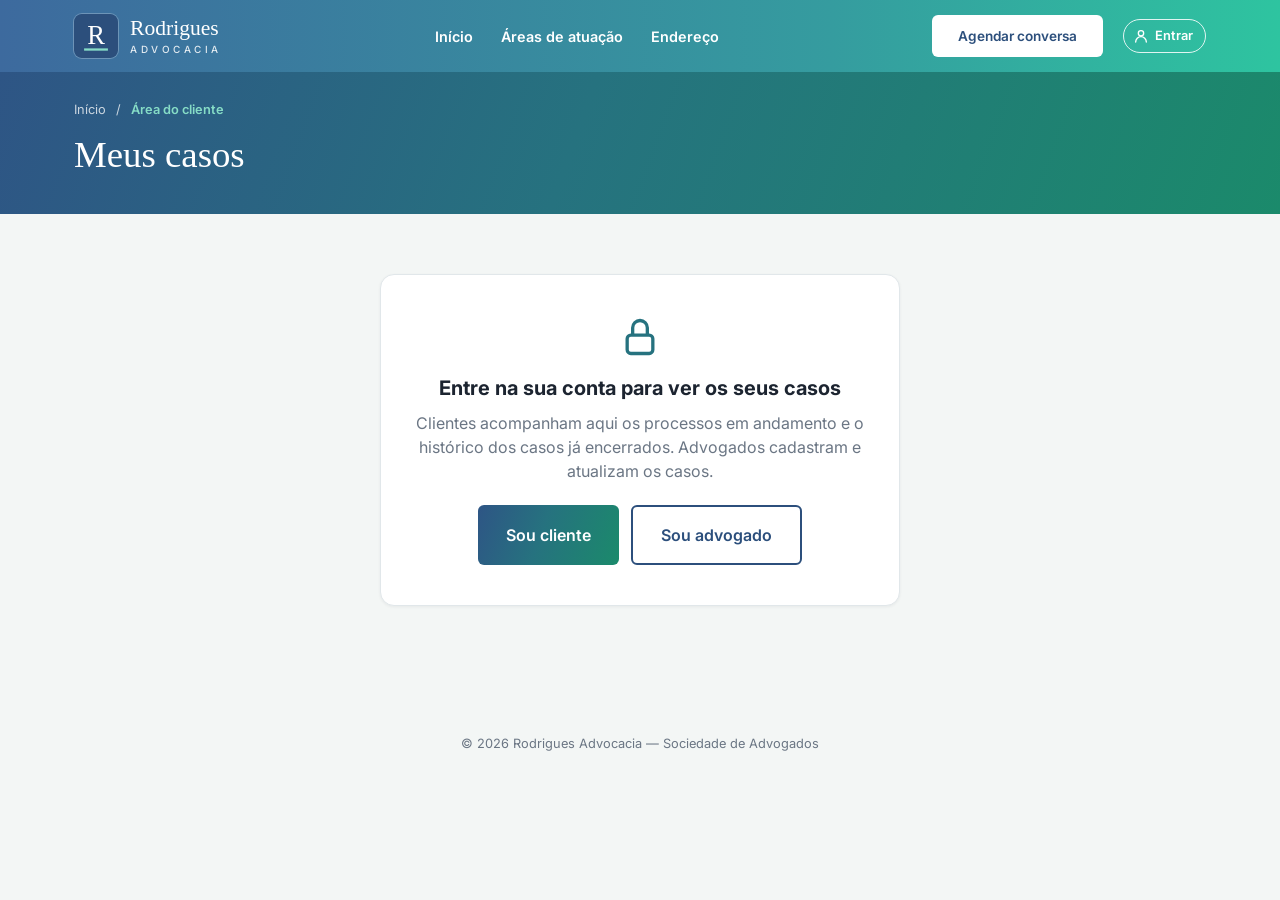
==== area-do-cliente.html @ c250f0be "Add files via upload" ====
<!DOCTYPE html>
<html lang="pt-BR">
<head>
  <meta charset="UTF-8">
  <meta name="viewport" content="width=device-width, initial-scale=1.0">
  <title>Área restrita | Rodrigues Advocacia</title>
  <meta name="description" content="Área restrita da Rodrigues Advocacia para clientes e advogados.">
  <meta name="robots" content="noindex">

  <link rel="preconnect" href="https://fonts.googleapis.com">
  <link rel="preconnect" href="https://fonts.gstatic.com" crossorigin>
  <link href="https://fonts.googleapis.com/css2?family=Inter:wght@400;500;600;700;800&display=swap" rel="stylesheet">

  <link rel="icon" type="image/svg+xml" href="logo-icone.svg">
  <link rel="stylesheet" href="style.css?v=5">
</head>
<body>

  <header class="header" id="header">
    <div class="container header__inner">
      <a href="index.html" class="brand" aria-label="Rodrigues Advocacia - página inicial">
        <svg class="brand__logo" viewBox="0 0 48 48" aria-hidden="true">
          <rect width="48" height="48" rx="8" fill="#2c4f7c"/>
          <text x="24" y="33" text-anchor="middle" font-family="Georgia, 'Times New Roman', serif" font-size="29" fill="#ffffff">R</text>
          <rect x="11" y="37.5" width="26" height="2.5" fill="#86dcc6"/>
        </svg>
        <span class="brand__text">
          <strong>Rodrigues</strong>
          <small>Advocacia</small>
        </span>
      </a>

      <nav class="nav" id="nav" aria-label="Menu principal">
        <ul class="nav__list">
          <li><a href="index.html" class="nav__link">Início</a></li>
          <li><a href="index.html#areas" class="nav__link">Áreas de atuação</a></li>
          <li><a href="endereco.html" class="nav__link">Endereço</a></li>
        </ul>
        <a href="contato.html" class="btn btn--light nav__cta">Agendar conversa</a>
      </nav>

      <div class="header__actions">
        <a href="contato.html" class="btn btn--light header__cta">Agendar conversa</a>
        <button type="button" class="login-btn" id="loginBtn" aria-haspopup="dialog" title="Área do cliente">
          <svg viewBox="0 0 24 24" aria-hidden="true"><circle cx="12" cy="8" r="4"/><path d="M4 21c0-4.4 3.6-8 8-8s8 3.6 8 8"/></svg>
          <span class="login-btn__label">Entrar</span>
        </button>
        <button class="menu-toggle" id="menuToggle" aria-label="Abrir menu" aria-expanded="false" aria-controls="nav">
          <span></span><span></span><span></span>
        </button>
      </div>
    </div>
  </header>

  <main>
    <section class="page-hero">
      <div class="container">
        <nav class="breadcrumb" aria-label="Você está em">
          <a href="index.html">Início</a> <span aria-hidden="true">/</span>
          <span aria-current="page" id="portalCrumb">Área do cliente</span>
        </nav>
        <h1 class="page-hero__title" id="portalTitle">Meus casos</h1>
      </div>
    </section>

    <section class="cases">
      <div class="container">

        <!-- Aparece quando a pessoa não está logada -->
        <div class="cases__locked" id="casesLocked" hidden>
          <svg viewBox="0 0 24 24" aria-hidden="true"><rect x="5" y="11" width="14" height="10" rx="2"/><path d="M8 11V7a4 4 0 0 1 8 0v4"/></svg>
          <h2>Entre na sua conta para ver os seus casos</h2>
          <p>Clientes acompanham aqui os processos em andamento e o histórico dos casos já encerrados. Advogados cadastram e atualizam os casos.</p>
          <div class="cases__locked-actions">
            <button type="button" class="btn btn--primary btn--lg" data-open-login="cliente">Sou cliente</button>
            <button type="button" class="btn btn--ghost btn--lg" data-open-login="advogado">Sou advogado</button>
          </div>
        </div>

        <!-- Aparece quando a pessoa está logada -->
        <div id="casesArea" hidden>
          <div class="cases__top">
            <div>
              <h2 class="cases__hello">Olá, <span id="casesName"></span> <span class="cases__role" id="casesRole"></span></h2>
              <p class="cases__summary" id="casesSummary"></p>
            </div>
            <button type="button" class="btn btn--primary" id="newCaseBtn" hidden>+ Novo caso</button>
          </div>

          <div class="cases__toolbar">
            <div class="cases__filters" role="tablist" aria-label="Filtrar casos">
              <button type="button" class="is-active" data-filter="todos">Todos</button>
              <button type="button" data-filter="andamento">Em andamento</button>
              <button type="button" data-filter="encerrado">Encerrados</button>
            </div>
            <input type="search" class="cases__search" id="casesSearch" placeholder="Buscar por cliente, título ou nº do processo" hidden>
          </div>

          <p class="cases__demo" id="casesDemo" hidden>
            <strong>Modo de teste.</strong> Os casos ficam salvos só neste navegador. Depois que o Supabase for configurado
            (veja o arquivo LEIA-ME-LOGIN.txt), cada cliente verá os casos reais cadastrados pelo escritório.
          </p>

          <ul class="case-list" id="caseList"></ul>
          <p class="cases__empty" id="casesEmpty" hidden>Nenhum caso encontrado.</p>
        </div>

      </div>
    </section>
  </main>

  <footer class="footer">
    <div class="container">
      <p>&copy; <span id="year"></span> Rodrigues Advocacia — Sociedade de Advogados</p>
    </div>
  </footer>

  <script src="script.js?v=5"></script>
</body>
</html>
---- style.css ----
/* =========================================================
   Rodrigues Advocacia — estilos
   ========================================================= */

:root {
  /* Cores */
  --blue-900: #2c4f7c;
  --blue-700: #3a6fa5;
  --teal-600: #26727f;
  --teal-500: #2ec4a0;
  --green-700: #1b8a6b;
  --mint-300: #86dcc6;

  --bg: #f3f6f5;
  --surface: #ffffff;
  --text: #1c2430;
  --muted: #6b7684;
  --border: #e1e7ea;

  /* Gradientes */
  --grad-header: linear-gradient(90deg, #3d6a9e 0%, #359c9f 65%, #2ec4a0 100%);
  --grad-hero: linear-gradient(110deg, #2e5585 0%, #26727f 45%, #1b8a6b 100%);

  /* Layout */
  --container: 1180px;
  --radius: 8px;
  --shadow-sm: 0 1px 3px rgba(28, 36, 48, .06);
  --shadow-md: 0 10px 30px rgba(28, 36, 48, .12);
  --header-h: 72px;
}

/* ---------- Reset ---------- */
*, *::before, *::after { box-sizing: border-box; margin: 0; padding: 0; }
html { scroll-behavior: smooth; scroll-padding-top: var(--header-h); }
body {
  font-family: "Inter", system-ui, -apple-system, "Segoe UI", Roboto, sans-serif;
  background: var(--bg);
  color: var(--text);
  line-height: 1.5;
  -webkit-font-smoothing: antialiased;
}
a { color: inherit; text-decoration: none; }
ul { list-style: none; }
img, svg { display: block; }
button { font: inherit; cursor: pointer; border: 0; background: none; color: inherit; }
[hidden] { display: none !important; }

.container {
  width: 100%;
  max-width: var(--container);
  margin: 0 auto;
  padding: 0 24px;
}

/* ---------- Botões ---------- */
.btn {
  display: inline-flex;
  align-items: center;
  justify-content: center;
  padding: 11px 26px;
  border-radius: 6px;
  font-size: .85rem;
  font-weight: 600;
  transition: transform .2s, box-shadow .2s, background .2s;
  white-space: nowrap;
}
.btn--light { background: #fff; color: var(--blue-900); }
.btn--light:hover { transform: translateY(-2px); box-shadow: 0 6px 18px rgba(0,0,0,.18); }

/* =========================================================
   CABEÇALHO
   ========================================================= */
.header {
  position: sticky;
  top: 0;
  z-index: 100;
  background: var(--grad-header);
  color: #fff;
  transition: box-shadow .3s;
}
.header.is-scrolled { box-shadow: 0 4px 20px rgba(0,0,0,.18); }

.header__inner {
  height: var(--header-h);
  display: flex;
  align-items: center;
  justify-content: space-between;
  gap: 24px;
}

.brand { display: flex; align-items: center; gap: 12px; }
.brand__logo {
  width: 44px; height: 44px;
  flex-shrink: 0;
  border-radius: 8px;
  box-shadow: 0 0 0 1px rgba(255,255,255,.25);
}
.brand__text { display: flex; flex-direction: column; line-height: 1.1; }
.brand__text strong {
  font-family: Georgia, "Times New Roman", serif;
  font-size: 1.35rem;
  font-weight: 400;
}
.brand__text small {
  font-size: .62rem;
  font-weight: 500;
  letter-spacing: 3.5px;
  text-transform: uppercase;
  opacity: .85;
  margin-top: 3px;
}

.nav__list { display: flex; gap: 28px; }
.nav__link {
  position: relative;
  font-size: .9rem;
  font-weight: 600;
  padding: 6px 0;
}
.nav__link::after {
  content: "";
  position: absolute;
  left: 0; bottom: 0;
  width: 100%; height: 2px;
  background: #fff;
  transform: scaleX(0);
  transform-origin: left;
  transition: transform .25s;
}
.nav__link:hover::after,
.nav__link.is-active::after { transform: scaleX(1); }
.nav__cta { display: none; }

.header__actions { display: flex; align-items: center; gap: 20px; }

.icon-btn {
  width: 38px; height: 38px;
  border-radius: 50%;
  border: 2px solid rgba(255,255,255,.9);
  display: grid; place-items: center;
  transition: background .2s;
}
.icon-btn:hover { background: rgba(255,255,255,.15); }
.icon-btn svg {
  width: 18px; height: 18px;
  fill: none; stroke: #fff; stroke-width: 2; stroke-linecap: round;
}

/* Hambúrguer (mobile) */
.menu-toggle {
  display: none;
  width: 40px; height: 40px;
  flex-direction: column;
  align-items: center;
  justify-content: center;
  gap: 5px;
}
.menu-toggle span {
  width: 22px; height: 2px;
  background: #fff;
  border-radius: 2px;
  transition: transform .3s, opacity .3s;
}
.menu-toggle.is-open span:nth-child(1) { transform: translateY(7px) rotate(45deg); }
.menu-toggle.is-open span:nth-child(2) { opacity: 0; }
.menu-toggle.is-open span:nth-child(3) { transform: translateY(-7px) rotate(-45deg); }

/* =========================================================
   HERO
   ========================================================= */
.hero {
  background: var(--grad-hero);
  color: #fff;
  padding: 56px 0 64px;
}
.hero__inner {
  display: grid;
  grid-template-columns: 1.1fr 1fr;
  gap: 48px;
  align-items: center;
}

.eyebrow {
  font-size: .72rem;
  font-weight: 700;
  letter-spacing: .6px;
  text-transform: uppercase;
  color: var(--mint-300);
  margin-bottom: 14px;
}
.eyebrow span { margin: 0 6px; opacity: .7; }

.hero__title {
  font-size: clamp(1.6rem, 2.6vw, 2.1rem);
  font-weight: 700;
  line-height: 1.3;
  max-width: 520px;
  margin-bottom: 28px;
}

.hero__quote {
  font-style: italic;
  font-size: .95rem;
  line-height: 1.6;
  max-width: 460px;
  color: rgba(255,255,255,.85);
}

.hero__stats {
  justify-self: end;
  width: 100%;
  max-width: 520px;
  padding: 12px 32px;
  border-radius: 12px;
  background: rgba(255,255,255,.08);
  border: 1px solid rgba(255,255,255,.18);
  backdrop-filter: blur(6px);
  -webkit-backdrop-filter: blur(6px);
}
.hero__stat {
  display: flex;
  align-items: center;
  gap: 24px;
  padding: 16px 0;
}
.hero__stat + .hero__stat { border-top: 1px solid rgba(255,255,255,.18); }
.hero__stat strong {
  min-width: 56px;
  font-size: 1.3rem;
  font-weight: 700;
}
.hero__stat span { font-size: .78rem; color: rgba(255,255,255,.8); }

/* Texto só para leitores de tela / Google */
.sr-only {
  position: absolute;
  width: 1px; height: 1px;
  overflow: hidden;
  clip: rect(0 0 0 0);
  white-space: nowrap;
}

/* =========================================================
   CARROSSEL
   ========================================================= */
.carousel {
  position: relative;
  width: 100%;
  aspect-ratio: 16 / 10;
  min-height: 280px;
  border-radius: 12px;
  overflow: hidden;
  background: rgba(0,0,0,.2);
  box-shadow: 0 20px 40px rgba(0,0,0,.25);
}
.carousel__track { position: absolute; inset: 0; }

.carousel__slide {
  position: absolute;
  inset: 0;
  opacity: 0;
  visibility: hidden;
  transition: opacity .8s ease, visibility .8s;
}
.carousel__slide.is-active { opacity: 1; visibility: visible; }

.carousel__slide img {
  width: 100%; height: 100%;
  object-fit: cover;
  transform: scale(1.06);
  transition: transform 6s ease-out;
}
.carousel__slide.is-active img { transform: scale(1); }

/* Escurece a parte de baixo para o texto aparecer */
.carousel__slide::after {
  content: "";
  position: absolute;
  inset: 0;
  background: linear-gradient(180deg, rgba(20,40,60,0) 35%, rgba(20,40,60,.85) 100%);
}

.carousel__caption {
  position: absolute;
  left: 32px; right: 32px; bottom: 44px;
  z-index: 1;
}
.carousel__caption .eyebrow { display: block; margin-bottom: 8px; }
.carousel__caption strong {
  display: block;
  max-width: 460px;
  font-size: clamp(1.25rem, 2.2vw, 1.7rem);
  font-weight: 700;
  line-height: 1.25;
}

.carousel__arrow {
  position: absolute;
  top: 50%;
  z-index: 2;
  width: 42px; height: 42px;
  margin-top: -21px;
  display: grid; place-items: center;
  border-radius: 50%;
  background: rgba(255,255,255,.18);
  border: 1px solid rgba(255,255,255,.35);
  backdrop-filter: blur(4px);
  -webkit-backdrop-filter: blur(4px);
  opacity: 0;
  transition: opacity .25s, background .2s;
}
.carousel__arrow--prev { left: 16px; }
.carousel__arrow--next { right: 16px; }
.carousel:hover .carousel__arrow,
.carousel__arrow:focus-visible { opacity: 1; }
.carousel__arrow:hover { background: rgba(255,255,255,.32); }
.carousel__arrow svg {
  width: 20px; height: 20px;
  fill: none; stroke: #fff; stroke-width: 2.5;
  stroke-linecap: round; stroke-linejoin: round;
}

.carousel__dots {
  position: absolute;
  left: 32px; bottom: 20px;
  z-index: 2;
  display: flex;
  gap: 8px;
}
.carousel__dot {
  width: 10px; height: 10px;
  border-radius: 999px;
  background: rgba(255,255,255,.45);
  transition: width .3s, background .3s;
}
.carousel__dot.is-active { width: 28px; background: var(--mint-300); }

/* No celular as setas ficam sempre visíveis */
@media (hover: none) {
  .carousel__arrow { opacity: 1; }
}

/* =========================================================
   ÁREAS DE ATUAÇÃO
   ========================================================= */
.areas { padding: 64px 0 72px; }

.section-title { text-align: center; margin-bottom: 48px; }
.section-title h2 {
  font-size: clamp(1.5rem, 2.4vw, 1.9rem);
  font-weight: 700;
  margin-bottom: 14px;
}
.section-title__divider {
  display: flex;
  align-items: center;
  justify-content: center;
  gap: 14px;
  margin-bottom: 8px;
}
.section-title__divider .line {
  width: 140px; height: 2px;
  background: var(--green-700);
  opacity: .7;
}
.scale-icon {
  width: 24px; height: 24px;
  fill: none; stroke: var(--green-700); stroke-width: 2;
  stroke-linecap: round; stroke-linejoin: round;
}
.section-title p { font-size: .85rem; color: var(--muted); }

/* Cards */
.cards {
  display: grid;
  grid-template-columns: repeat(4, 1fr);
  gap: 24px;
  margin-bottom: 40px;
}
.card {
  background: var(--surface);
  border-radius: var(--radius);
  overflow: hidden;
  border: 1px solid var(--border);
  box-shadow: var(--shadow-sm);
  transition: transform .3s, box-shadow .3s;
}
.card:hover { transform: translateY(-6px); box-shadow: var(--shadow-md); }

.card__media {
  height: 140px;
  display: grid;
  place-items: center;
}
.card__media svg {
  width: 56px; height: 56px;
  fill: none; stroke: #fff; stroke-width: 2.2;
  stroke-linecap: round; stroke-linejoin: round;
  transition: transform .3s;
}
.card:hover .card__media svg { transform: scale(1.1); }

.card__media--1 { background: linear-gradient(135deg, #2ec4a0 0%, #1b8a6b 100%); }
.card__media--2 { background: linear-gradient(90deg, #3a6fa5 0%, #2c4f7c 100%); }
.card__media--3 { background: linear-gradient(90deg, #3a6fa5 0%, #2ec4a0 100%); }
.card__media--4 { background: linear-gradient(90deg, #86dcc6 0%, #3a6fa5 100%); }

.card__body { padding: 18px 24px 20px; }
.card__body h3 { font-size: 1rem; font-weight: 700; margin-bottom: 4px; }
.card__link {
  font-size: .7rem;
  font-weight: 700;
  letter-spacing: .5px;
  text-transform: uppercase;
  color: var(--green-700);
  transition: letter-spacing .2s;
}
.card__link:hover { letter-spacing: 1px; }

/* Lista de áreas */
.area-list {
  display: grid;
  grid-template-columns: repeat(3, 1fr);
  gap: 16px 24px;
}
.area-item a {
  display: block;
  padding: 14px 18px;
  font-size: .88rem;
  background: var(--surface);
  border: 1px solid var(--border);
  border-left: 4px solid var(--accent);
  border-radius: 6px;
  transition: transform .2s, box-shadow .2s, color .2s;
}
.area-item a:hover {
  transform: translateX(4px);
  box-shadow: var(--shadow-sm);
  color: var(--accent);
}
.area-item--green { --accent: #2ec4a0; }
.area-item--blue  { --accent: #3a6fa5; }
.area-item--mint  { --accent: #86dcc6; }
.area-item--mint a:hover { color: var(--green-700); }

/* =========================================================
   NÚMEROS
   ========================================================= */
.numbers {
  background: var(--grad-hero);
  color: #fff;
  padding: 36px 0;
}
.numbers__inner {
  display: grid;
  grid-template-columns: repeat(3, 1fr);
}
.numbers__item {
  text-align: center;
  padding: 12px 16px;
}
.numbers__item + .numbers__item { border-left: 1px solid rgba(255,255,255,.2); }
.numbers__item strong {
  display: block;
  font-size: clamp(1.6rem, 2.6vw, 2rem);
  font-weight: 700;
  margin-bottom: 8px;
}
.numbers__item span { font-size: .78rem; color: rgba(255,255,255,.8); }

/* =========================================================
   BOTÕES EXTRAS
   ========================================================= */
.btn--lg { padding: 16px 28px; font-size: 1rem; gap: 10px; }
.btn--primary {
  background: var(--grad-hero);
  color: #fff;
}
.btn--primary:hover { transform: translateY(-2px); box-shadow: 0 10px 24px rgba(27,138,107,.35); }
.btn--ghost {
  border: 2px solid var(--blue-900);
  color: var(--blue-900);
}
.btn--ghost:hover { background: var(--blue-900); color: #fff; }

/* =========================================================
   PÁGINAS DAS ÁREAS
   ========================================================= */
.page-hero {
  background: var(--grad-hero);
  color: #fff;
  padding: 28px 0 32px;
}
.breadcrumb { font-size: .8rem; color: rgba(255,255,255,.75); }
.breadcrumb a:hover { color: #fff; text-decoration: underline; }
.breadcrumb span[aria-hidden] { margin: 0 6px; }
.breadcrumb [aria-current] { color: var(--mint-300); font-weight: 600; }
.page-hero__title {
  margin-top: 8px;
  font-family: Georgia, "Times New Roman", serif;
  font-size: clamp(1.6rem, 3vw, 2.3rem);
  font-weight: 400;
}

.area-detail { padding: 56px 0 80px; }
.area-detail__grid {
  display: grid;
  grid-template-columns: minmax(0, 5fr) minmax(0, 7fr);
  gap: 56px;
  align-items: start;
}

/* Foto com moldura deslocada (estilo do exemplo) */
.area-media {
  position: relative;
  margin: 0 18px 18px 0;
}
.area-media::before {
  content: "";
  position: absolute;
  inset: 18px -18px -18px 18px;
  border-right: 6px solid var(--green-700);
  border-bottom: 6px solid var(--green-700);
  border-radius: 4px;
}
.area-media img {
  position: relative;
  width: 100%;
  aspect-ratio: 4 / 3;
  object-fit: cover;
  border-radius: 4px;
  background: var(--border);
}

/* Lista lateral de outras áreas */
.other-areas {
  margin-top: 48px;
  background: var(--surface);
  border: 1px solid var(--border);
  border-radius: var(--radius);
  padding: 22px 24px;
}
.other-areas__title {
  font-size: .75rem;
  font-weight: 700;
  letter-spacing: 1px;
  text-transform: uppercase;
  color: var(--green-700);
  margin-bottom: 10px;
}
.other-areas li + li { border-top: 1px solid var(--border); }
.other-areas a {
  display: flex;
  align-items: center;
  justify-content: space-between;
  gap: 8px;
  padding: 10px 0;
  font-size: .9rem;
  transition: color .2s, padding .2s;
}
.other-areas a:hover { color: var(--green-700); padding-left: 6px; }
.other-areas a.is-current { color: var(--blue-900); font-weight: 700; }
.tag {
  font-size: .62rem;
  font-weight: 700;
  letter-spacing: .5px;
  text-transform: uppercase;
  color: #fff;
  background: var(--green-700);
  padding: 3px 8px;
  border-radius: 999px;
}

/* Conteúdo */
.area-content { color: #4a5563; font-size: 1.02rem; line-height: 1.75; }
.area-content p + p,
.area-content p + ul,
.area-content ul + p { margin-top: 16px; }
.area-content__title {
  font-family: Georgia, "Times New Roman", serif;
  font-weight: 400;
  font-size: clamp(1.6rem, 2.8vw, 2.2rem);
  line-height: 1.25;
  color: var(--blue-900);
  padding-left: 18px;
  border-left: 4px solid var(--green-700);
  margin-bottom: 28px;
}
.area-content h2 {
  font-family: Georgia, "Times New Roman", serif;
  font-weight: 400;
  font-size: 1.45rem;
  color: var(--text);
  margin: 40px 0 16px;
}

.badge {
  display: inline-block;
  margin-bottom: 14px;
  padding: 6px 14px;
  border-radius: 999px;
  background: rgba(46,196,160,.15);
  color: var(--green-700);
  font-size: .75rem;
  font-weight: 700;
  letter-spacing: .5px;
  text-transform: uppercase;
}


.check-list li,
.law-list li {
  position: relative;
  padding-left: 30px;
  margin-bottom: 10px;
}
.check-list li::before {
  content: "";
  position: absolute;
  left: 0; top: 6px;
  width: 18px; height: 18px;
  border-radius: 50%;
  background: var(--teal-500) url("data:image/svg+xml,%3Csvg xmlns='http://www.w3.org/2000/svg' viewBox='0 0 24 24' fill='none' stroke='white' stroke-width='3.5' stroke-linecap='round' stroke-linejoin='round'%3E%3Cpath d='M6 12l4 4 8-8'/%3E%3C/svg%3E") center / 12px no-repeat;
}
.law-list li::before {
  content: "§";
  position: absolute;
  left: 2px; top: 0;
  font-family: Georgia, serif;
  font-weight: 700;
  color: var(--blue-700);
}


.cta {
  display: flex;
  flex-wrap: wrap;
  gap: 14px;
  margin-top: 40px;
}
.cta .btn--primary { min-width: 280px; }


/* =========================================================
   PÁGINA INICIAL — cards com foto e destaque do foco
   ========================================================= */
.section-title__lead {
  max-width: 620px;
  margin: 14px auto 0;
  font-size: 1rem !important;
  color: var(--text) !important;
}
.section-title__lead strong { color: var(--green-700); }

.card { position: relative; }
.card__media { position: relative; overflow: hidden; height: 170px; }
.card__media img {
  width: 100%; height: 100%;
  object-fit: cover;
  transition: transform .5s;
}
.card:hover .card__media img { transform: scale(1.06); }
.card__badge {
  position: absolute;
  top: 12px; left: 12px;
  padding: 5px 12px;
  border-radius: 999px;
  background: var(--green-700);
  color: #fff;
  font-size: .65rem;
  font-weight: 700;
  letter-spacing: .6px;
  text-transform: uppercase;
}
.card--focus { border: 2px solid var(--green-700); }
.card__body h3 a::after { content: ""; position: absolute; inset: 0; }
.card__desc { font-size: .82rem; color: var(--muted); margin: 2px 0 8px; }

/* =========================================================
   PÁGINA DE ENDEREÇO
   ========================================================= */
.address { padding: 56px 0 80px; }
.address__grid {
  display: grid;
  grid-template-columns: minmax(0, 5fr) minmax(0, 7fr);
  gap: 40px;
  align-items: stretch;
}
.address-card {
  background: var(--surface);
  border: 1px solid var(--border);
  border-top: 4px solid var(--green-700);
  border-radius: var(--radius);
  padding: 36px 32px;
  box-shadow: var(--shadow-sm);
  display: flex;
  flex-direction: column;
}
.address-card__eyebrow { color: var(--green-700); }
.address-card__title {
  font-family: Georgia, "Times New Roman", serif;
  font-weight: 400;
  font-size: 1.8rem;
  color: var(--blue-900);
  margin-bottom: 24px;
}
.address-card__list li {
  display: flex;
  gap: 16px;
  padding: 16px 0;
}
.address-card__list li + li { border-top: 1px solid var(--border); }
.address-card__list svg {
  flex-shrink: 0;
  width: 40px; height: 40px;
  padding: 9px;
  border-radius: 50%;
  background: rgba(46,196,160,.14);
  fill: none; stroke: var(--green-700); stroke-width: 2;
  stroke-linecap: round; stroke-linejoin: round;
}
.address-card__list strong {
  display: block;
  font-size: .72rem;
  letter-spacing: .8px;
  text-transform: uppercase;
  color: var(--muted);
  margin-bottom: 2px;
}
.address-card__list span { display: block; font-size: 1rem; color: var(--text); }
.address-card__btn { margin-top: auto; align-self: flex-start; }
.address-card__list + .address-card__btn { margin-top: 28px; }

.map {
  min-height: 460px;
  border-radius: var(--radius);
  overflow: hidden;
  border: 1px solid var(--border);
  box-shadow: var(--shadow-md);
  background: var(--border);
}
.map iframe { width: 100%; height: 100%; min-height: 460px; border: 0; display: block; }

/* =========================================================
   PÁGINA DE CONTATO
   ========================================================= */
.contact {
  position: relative;
  padding: 64px 0 80px;
  color: #fff;
  background:
    linear-gradient(110deg, rgba(30,55,90,.94) 0%, rgba(30,85,95,.9) 50%, rgba(20,100,80,.88) 100%),
    url("https://images.unsplash.com/photo-1454165804606-c3d57bc86b40?w=1800&q=70&auto=format&fit=crop") center / cover no-repeat;
}
.contact__grid {
  display: grid;
  grid-template-columns: minmax(0, 1fr) minmax(0, 1.1fr);
  gap: 56px;
  align-items: start;
}
.contact__title {
  margin: 18px 0 14px;
  font-family: Georgia, "Times New Roman", serif;
  font-weight: 400;
  font-size: clamp(1.9rem, 3.4vw, 2.6rem);
  line-height: 1.2;
}
.contact__title span { color: var(--mint-300); }
.contact__lead { color: rgba(255,255,255,.82); max-width: 440px; margin-bottom: 36px; }

.contact__list li { display: flex; gap: 18px; }
.contact__list li + li { margin-top: 30px; }
.contact__list svg {
  flex-shrink: 0;
  width: 46px; height: 46px;
  padding: 11px;
  border-radius: 50%;
  background: rgba(255,255,255,.12);
  border: 1px solid rgba(255,255,255,.25);
  fill: none; stroke: #fff; stroke-width: 2;
  stroke-linecap: round; stroke-linejoin: round;
}
.contact__list strong {
  display: block;
  font-family: Georgia, "Times New Roman", serif;
  font-weight: 400;
  font-size: 1.05rem;
  color: var(--mint-300);
  margin-bottom: 4px;
}
.contact__list span,
.contact__list a { display: block; font-size: 1.08rem; line-height: 1.55; }
.contact__list .contact__map-link span { display: inline; font-size: inherit; }
.contact__list .contact__map-link {
  margin-top: 8px;
  font-size: .78rem;
  font-weight: 700;
  letter-spacing: .6px;
  text-transform: uppercase;
  color: var(--mint-300);
}
.contact__list .contact__map-link:hover { text-decoration: underline; }

/* Card do formulário */
.contact__card {
  position: relative;
  background: rgba(255,255,255,.96);
  color: var(--text);
  border-radius: 12px;
  padding: 36px 32px 32px;
  box-shadow: 0 24px 60px rgba(0,0,0,.3);
}

.form__field { margin-bottom: 16px; }
.form__row { display: grid; grid-template-columns: 1fr 1fr; gap: 16px; }
.form label {
  display: block;
  font-size: .88rem;
  color: var(--muted);
  margin-bottom: 6px;
}
.form .req { color: #d43c3c; }
.form input,
.form select,
.form textarea {
  width: 100%;
  font: inherit;
  font-size: .95rem;
  color: var(--text);
  background: #f6f8f9;
  border: 1px solid var(--border);
  border-bottom: 2px solid var(--border);
  border-radius: 6px;
  padding: 12px 14px;
  transition: border-color .2s, background .2s, box-shadow .2s;
}
.form textarea { resize: vertical; min-height: 110px; }
.form input:focus,
.form select:focus,
.form textarea:focus {
  outline: none;
  background: #fff;
  border-color: var(--green-700);
  box-shadow: 0 0 0 3px rgba(46,196,160,.2);
}
.form .is-invalid { border-color: #d43c3c; background: #fff6f6; }
.form__error { display: block; min-height: 0; font-size: .78rem; color: #d43c3c; margin-top: 4px; }
.form__error:empty { display: none; }
.form__submit { min-width: 160px; margin-top: 4px; }
.form__submit[disabled] { opacity: .7; cursor: wait; }
.form__status { margin-top: 14px; font-size: .9rem; }
.form__status.is-success { color: var(--green-700); font-weight: 600; }
.form__status.is-error { color: #d43c3c; }

/* =========================================================
   RODAPÉ
   ========================================================= */
.footer {
  padding: 28px 0;
  text-align: center;
  font-size: .8rem;
  color: var(--muted);
}

/* =========================================================
   ANIMAÇÃO DE ENTRADA (só ativa com JS)
   ========================================================= */
.js .reveal {
  opacity: 0;
  transform: translateY(24px);
  transition: opacity .7s ease, transform .7s ease;
  transition-delay: var(--delay, 0s);
}
.js .reveal.is-visible { opacity: 1; transform: none; }

/* No celular e tablet, o conteúdo aparece sempre, sem depender da animação */
@media (max-width: 860px) {
  .js .reveal { opacity: 1; transform: none; transition: none; }
}

@media (prefers-reduced-motion: reduce) {
  html { scroll-behavior: auto; }
  .js .reveal { opacity: 1; transform: none; transition: none; }
  * { transition: none !important; }
}

/* =========================================================
   RESPONSIVO
   ========================================================= */
@media (max-width: 1024px) {
  .cards { grid-template-columns: repeat(2, 1fr); }
  .hero__inner { grid-template-columns: 1fr; gap: 36px; }
  .hero__stats { justify-self: start; }
}

@media (max-width: 860px) {
  .menu-toggle { display: flex; }
  .header__cta { display: none; }

  .nav {
    position: absolute;
    top: var(--header-h);
    left: 0; right: 0;
    background: var(--grad-header);
    padding: 8px 24px 24px;
    box-shadow: 0 12px 24px rgba(0,0,0,.15);
    opacity: 0;
    visibility: hidden;
    transform: translateY(-10px);
    transition: opacity .25s, transform .25s, visibility .25s;
  }
  .nav.is-open { opacity: 1; visibility: visible; transform: none; }
  .nav__list { flex-direction: column; gap: 0; }
  .nav__link {
    display: block;
    padding: 14px 0;
    border-bottom: 1px solid rgba(255,255,255,.15);
  }
  .nav__link::after { display: none; }
  .nav__cta { display: flex; width: 100%; margin-top: 20px; }

  .area-list { grid-template-columns: repeat(2, 1fr); }

  .area-detail__grid { grid-template-columns: 1fr; gap: 40px; }
  .address__grid { grid-template-columns: 1fr; }
  .contact__grid { grid-template-columns: 1fr; gap: 40px; }
  .map, .map iframe { min-height: 360px; }
  .other-areas { display: none; }
}

@media (max-width: 560px) {
  .container { padding: 0 16px; }
  .brand__logo { width: 38px; height: 38px; }
  .brand__text strong { font-size: 1.15rem; }
  .header__actions { gap: 10px; }

  .hero { padding: 40px 0 48px; }
  .hero__stats { padding: 8px 20px; }

  .area-detail { padding: 36px 0 56px; }
  .address { padding: 32px 0 56px; }
  .contact { padding: 40px 0 56px; }
  .contact__card { padding: 28px 20px 24px; }
  .form__row { grid-template-columns: 1fr; gap: 0; }
  .form__submit { width: 100%; }
  .address-card { padding: 28px 22px; }
  .address-card__btn { align-self: stretch; }

  .carousel { aspect-ratio: 4 / 5; }
  .carousel__caption { left: 20px; right: 20px; }
  .carousel__dots { left: 20px; }
  .carousel__arrow { top: 28px; margin-top: 0; width: 36px; height: 36px; }

  .section-title__divider .line { width: 70px; }

  .cards,
  .area-list { grid-template-columns: 1fr; }

  .numbers__inner { grid-template-columns: 1fr; }
  .numbers__item + .numbers__item {
    border-left: 0;
    border-top: 1px solid rgba(255,255,255,.2);
  }
}

/* =========================================================
   LOGIN DE USUÁRIO (botão no topo + janela)
   ========================================================= */
.login-btn {
  display: inline-flex; align-items: center; gap: 6px;
  height: 34px; padding: 0 12px 0 9px;
  border: 1.5px solid rgba(255,255,255,.85);
  border-radius: 999px;
  color: #fff; font-size: .8rem; font-weight: 600;
  background: transparent; cursor: pointer;
  transition: background .2s;
  white-space: nowrap; position: relative;
}
.login-btn:hover { background: rgba(255,255,255,.15); }
.login-btn svg { width: 16px; height: 16px; fill: none; stroke: #fff; stroke-width: 2; stroke-linecap: round; }
.login-btn.is-logged { background: rgba(255,255,255,.18); }

.user-menu {
  position: absolute; top: calc(100% + 8px); right: 0;
  min-width: 200px; padding: 8px;
  background: #fff; color: #1d2b3a;
  border-radius: 10px; box-shadow: 0 12px 30px rgba(0,0,0,.2);
  font-size: .85rem; text-align: left; z-index: 120;
}
.user-menu[hidden] { display: none; }
.user-menu__who { padding: 8px 10px 10px; border-bottom: 1px solid #e6ebf1; margin-bottom: 6px; }
.user-menu__who strong { display: block; }
.user-menu__who small { color: #667586; word-break: break-all; }
.user-menu button { width: 100%; text-align: left; padding: 8px 10px; border-radius: 6px; cursor: pointer; color: inherit; font: inherit; }
.user-menu button:hover { background: #f0f4f8; }

.auth-modal {
  position: fixed; inset: 0; z-index: 200;
  display: grid; place-items: center; padding: 16px;
  background: rgba(15, 28, 45, .55);
}
.auth-modal[hidden] { display: none; }
.auth-modal__box {
  position: relative; width: 100%; max-width: 380px;
  background: #fff; color: #1d2b3a;
  border-radius: 14px; padding: 28px 24px 24px;
  box-shadow: 0 24px 60px rgba(0,0,0,.3);
}
.auth-modal__close {
  position: absolute; top: 10px; right: 12px;
  width: 32px; height: 32px; border-radius: 50%;
  font-size: 1.4rem; line-height: 1; color: #667586; cursor: pointer;
}
.auth-modal__close:hover { background: #f0f4f8; }
.auth-modal h2 { font-size: 1.25rem; margin: 0 0 4px; }
.auth-modal__sub { color: #667586; font-size: .85rem; margin: 0 0 18px; }
.auth-tabs { display: flex; gap: 4px; background: #f0f4f8; padding: 4px; border-radius: 8px; margin-bottom: 18px; }
.auth-tabs button { flex: 1; padding: 8px; border-radius: 6px; font: inherit; font-size: .85rem; font-weight: 600; color: #667586; cursor: pointer; }
.auth-tabs button.is-active { background: #fff; color: #1d2b3a; box-shadow: 0 1px 3px rgba(0,0,0,.1); }
.auth-form label { display: block; font-size: .8rem; font-weight: 600; margin-bottom: 5px; }
.auth-form input {
  width: 100%; height: 42px; padding: 0 12px; margin-bottom: 14px;
  border: 1.5px solid #d5dde6; border-radius: 8px; font: inherit; font-size: .9rem;
}
.auth-form input:focus { outline: none; border-color: #3d6a9e; box-shadow: 0 0 0 3px rgba(61,106,158,.15); }
.auth-form [data-only="signup"][hidden] { display: none; }
.auth-form__submit {
  width: 100%; height: 44px; border-radius: 8px; cursor: pointer;
  background: var(--grad-header); color: #fff; font: inherit; font-weight: 700;
}
.auth-form__submit:disabled { opacity: .6; cursor: wait; }
.auth-form__msg { min-height: 1.2em; margin: 0 0 10px; font-size: .82rem; }
.auth-form__msg.is-error { color: #c0392b; }
.auth-form__msg.is-success { color: #1e8a5a; }

@media (max-width: 560px) {
  .login-btn { padding: 0; width: 34px; justify-content: center; }
  .login-btn__label { display: none; }
}

/* Itens extras da janela de login */
.auth-form__links { display: flex; justify-content: space-between; gap: 10px; flex-wrap: wrap; margin-top: 14px; font-size: .8rem; }
.auth-form__links a { color: #3d6a9e; }
.auth-form__links a:hover { text-decoration: underline; }
.auth-form__links [hidden] { display: none; }
.auth-form__note { margin-top: 14px; font-size: .78rem; color: #667586; }
.auth-form__note[hidden], .auth-form__demo[hidden] { display: none; }
.auth-form__demo { margin-top: 14px; padding: 8px 10px; border-radius: 6px; background: #fff8e6; color: #7a5b00; font-size: .76rem; }
.auth-form__demo code { font-size: .76rem; font-weight: 600; }
.auth-form select, .auth-form textarea {
  width: 100%; padding: 10px 12px; margin-bottom: 14px;
  border: 1.5px solid #d5dde6; border-radius: 8px; font: inherit; font-size: .9rem; background: #fff;
}
.auth-form select { height: 42px; padding: 0 10px; }
.auth-form textarea { resize: vertical; }
.auth-form select:focus, .auth-form textarea:focus { outline: none; border-color: #3d6a9e; box-shadow: 0 0 0 3px rgba(61,106,158,.15); }
.auth-modal__box--wide { max-width: 560px; max-height: calc(100vh - 32px); overflow-y: auto; }
.case-form__row { display: grid; grid-template-columns: 1fr 1fr; gap: 12px; }
.case-form__hint { margin: -8px 0 14px; font-size: .74rem; color: #667586; }
.user-menu__link { display: block; padding: 8px 10px; border-radius: 6px; font-weight: 600; color: var(--blue-900); }
.user-menu__link:hover { background: #f0f4f8; }
.user-menu__role {
  display: inline-block; margin-top: 6px; padding: 2px 8px; border-radius: 999px;
  background: rgba(46,196,160,.15); color: var(--green-700); font-size: .68rem; font-weight: 700; text-transform: uppercase; letter-spacing: .4px;
}

/* =========================================================
   ÁREA RESTRITA — casos
   ========================================================= */
.cases { padding: 40px 0 80px; min-height: 50vh; }
.cases__locked {
  max-width: 520px; margin: 20px auto; text-align: center;
  background: var(--surface); border: 1px solid var(--border); border-radius: 14px;
  padding: 40px 28px; box-shadow: var(--shadow-sm);
}
.cases__locked[hidden], #casesArea[hidden] { display: none; }
.cases__locked svg { width: 44px; height: 44px; margin: 0 auto 14px; fill: none; stroke: var(--teal-600); stroke-width: 1.8; }
.cases__locked h2 { font-size: 1.25rem; margin-bottom: 8px; }
.cases__locked p { color: var(--muted); margin-bottom: 22px; }
.cases__locked-actions { display: flex; gap: 12px; justify-content: center; flex-wrap: wrap; }

.cases__top { display: flex; justify-content: space-between; align-items: flex-end; gap: 16px; flex-wrap: wrap; margin-bottom: 18px; }
.cases__hello { font-size: 1.4rem; display: flex; align-items: center; gap: 10px; flex-wrap: wrap; }
.cases__role {
  font-size: .68rem; font-weight: 700; text-transform: uppercase; letter-spacing: .5px;
  padding: 3px 10px; border-radius: 999px; background: rgba(46,196,160,.15); color: var(--green-700);
}
.cases__summary { color: var(--muted); font-size: .9rem; margin-top: 4px; }
.cases__summary.is-error { color: #c0392b; }
.cases__toolbar { display: flex; justify-content: space-between; gap: 12px; flex-wrap: wrap; margin-bottom: 18px; }
.cases__filters { display: flex; gap: 4px; background: #e8eef0; padding: 4px; border-radius: 8px; }
.cases__filters button { padding: 8px 14px; border-radius: 6px; font-size: .85rem; font-weight: 600; color: var(--muted); }
.cases__filters button.is-active { background: #fff; color: var(--text); box-shadow: var(--shadow-sm); }
.cases__search {
  flex: 1; min-width: 220px; max-width: 380px; height: 40px; padding: 0 14px;
  border: 1.5px solid var(--border); border-radius: 8px; font: inherit; font-size: .88rem; background: #fff;
}
.cases__search[hidden] { display: none; }
.cases__search:focus { outline: none; border-color: #3d6a9e; }
.cases__demo {
  margin-bottom: 18px; padding: 12px 16px; border-radius: 8px;
  background: #fff8e6; border: 1px solid #f3dfa6; color: #6b5200; font-size: .85rem;
}
.cases__demo[hidden], .cases__empty[hidden] { display: none; }
.cases__empty { text-align: center; color: var(--muted); padding: 40px 0; }

.case-list { display: grid; gap: 12px; }
.case { background: var(--surface); border: 1px solid var(--border); border-radius: 12px; box-shadow: var(--shadow-sm); overflow: hidden; }
.case summary {
  list-style: none; cursor: pointer; display: flex; justify-content: space-between; gap: 16px;
  padding: 18px 20px; align-items: center;
}
.case summary::-webkit-details-marker { display: none; }
.case summary:hover { background: #fafcfc; }
.case__main { display: flex; flex-direction: column; gap: 3px; min-width: 0; }
.case__area { font-size: .7rem; font-weight: 700; text-transform: uppercase; letter-spacing: .5px; color: var(--teal-600); }
.case__title { font-size: 1.02rem; }
.case__num, .case__client { font-size: .8rem; color: var(--muted); }
.case__client { color: var(--blue-900); font-weight: 600; }
.case__side { display: flex; flex-direction: column; align-items: flex-end; gap: 6px; flex-shrink: 0; }
.case__status { font-size: .72rem; font-weight: 700; padding: 4px 10px; border-radius: 999px; }
.case__status--open { background: rgba(46,196,160,.15); color: var(--green-700); }
.case__status--closed { background: #eceff3; color: #5b6573; }
.case__dates { font-size: .78rem; color: var(--muted); }
.case__side::after {
  content: ""; width: 8px; height: 8px; border-right: 2px solid var(--muted); border-bottom: 2px solid var(--muted);
  transform: rotate(45deg); transition: transform .2s; margin-top: 2px;
}
.case details[open] .case__side::after { transform: rotate(-135deg); }
.case__body { padding: 0 20px 20px; border-top: 1px solid var(--border); padding-top: 16px; font-size: .9rem; }
.case__body > p:first-child { color: #3a4552; margin-bottom: 14px; }
.case__info { display: flex; gap: 28px; flex-wrap: wrap; margin-bottom: 16px; }
.case__info dt { font-size: .72rem; color: var(--muted); }
.case__info dd { font-weight: 600; }
.case__steps-title { font-size: .78rem; font-weight: 700; text-transform: uppercase; letter-spacing: .5px; color: var(--muted); margin-bottom: 10px; }
.case__steps { list-style: none; border-left: 2px solid var(--mint-300); margin-left: 6px; }
.case__steps li { position: relative; padding: 0 0 14px 18px; display: flex; flex-direction: column; }
.case__steps li::before {
  content: ""; position: absolute; left: -6px; top: 4px; width: 10px; height: 10px;
  border-radius: 50%; background: #fff; border: 2px solid var(--teal-500);
}
.case__steps li:first-child::before { background: var(--teal-500); }
.case__steps time { font-size: .75rem; color: var(--muted); font-weight: 600; }
.case__no-steps { color: var(--muted); font-size: .85rem; margin-bottom: 12px; }
.case__add-step { display: flex; gap: 8px; margin: 6px 0 12px; flex-wrap: wrap; }
.case__add-step input {
  height: 40px; padding: 0 12px; border: 1.5px solid var(--border); border-radius: 8px; font: inherit; font-size: .86rem;
}
.case__add-step input[type="text"] { flex: 1; min-width: 200px; }
.case__add-step input:focus { outline: none; border-color: #3d6a9e; }
.case__add-step .btn, .case__edit { height: 40px; padding: 0 16px; }

@media (max-width: 560px) {
  .cases { padding: 28px 0 56px; }
  .case summary { padding: 16px; align-items: flex-start; }
  .case__body { padding: 14px 16px 16px; }
  .case-form__row { grid-template-columns: 1fr; gap: 0; }
  .cases__filters { width: 100%; }
  .cases__filters button { flex: 1; padding: 8px 6px; }
  .cases__search { max-width: none; }
  #newCaseBtn { width: 100%; }
}
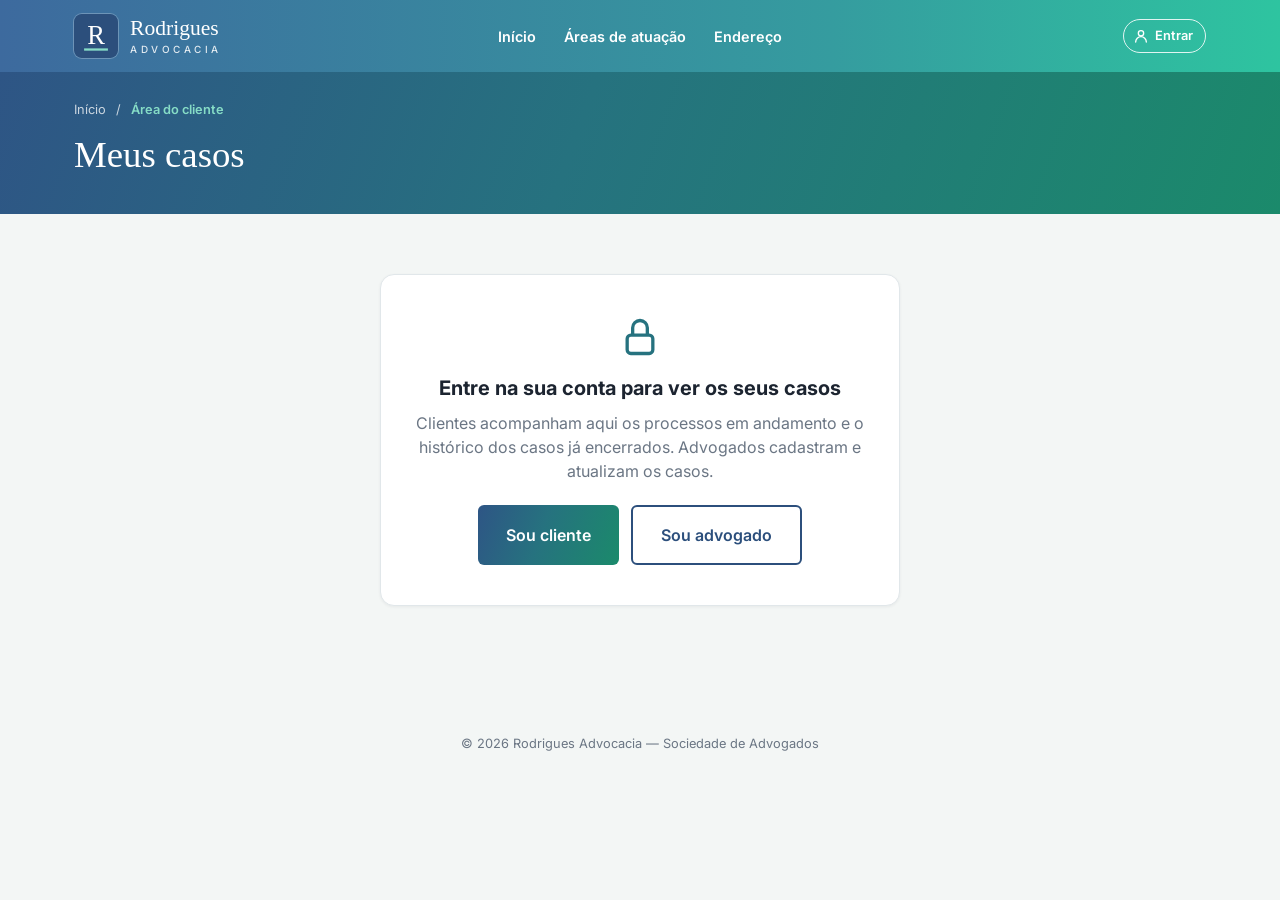
==== commit a216a4fb: "Add files via upload" ====
--- a/area-do-cliente.html
+++ b/area-do-cliente.html
@@ -12,7 +12,7 @@
   <link href="https://fonts.googleapis.com/css2?family=Inter:wght@400;500;600;700;800&display=swap" rel="stylesheet">
 
   <link rel="icon" type="image/svg+xml" href="logo-icone.svg">
-  <link rel="stylesheet" href="style.css?v=5">
+  <link rel="stylesheet" href="style.css?v=9">
 </head>
 <body>
 
@@ -36,11 +36,9 @@
           <li><a href="index.html#areas" class="nav__link">Áreas de atuação</a></li>
           <li><a href="endereco.html" class="nav__link">Endereço</a></li>
         </ul>
-        <a href="contato.html" class="btn btn--light nav__cta">Agendar conversa</a>
       </nav>
 
       <div class="header__actions">
-        <a href="contato.html" class="btn btn--light header__cta">Agendar conversa</a>
         <button type="button" class="login-btn" id="loginBtn" aria-haspopup="dialog" title="Área do cliente">
           <svg viewBox="0 0 24 24" aria-hidden="true"><circle cx="12" cy="8" r="4"/><path d="M4 21c0-4.4 3.6-8 8-8s8 3.6 8 8"/></svg>
           <span class="login-btn__label">Entrar</span>
@@ -96,10 +94,7 @@
             <input type="search" class="cases__search" id="casesSearch" placeholder="Buscar por cliente, título ou nº do processo" hidden>
           </div>
 
-          <p class="cases__demo" id="casesDemo" hidden>
-            <strong>Modo de teste.</strong> Os casos ficam salvos só neste navegador. Depois que o Supabase for configurado
-            (veja o arquivo LEIA-ME-LOGIN.txt), cada cliente verá os casos reais cadastrados pelo escritório.
-          </p>
+          <div class="cases__areas" id="casesAreas" hidden></div>
 
           <ul class="case-list" id="caseList"></ul>
           <p class="cases__empty" id="casesEmpty" hidden>Nenhum caso encontrado.</p>
@@ -115,6 +110,6 @@
     </div>
   </footer>
 
-  <script src="script.js?v=5"></script>
+  <script src="script.js?v=9"></script>
 </body>
 </html>
--- a/style.css
+++ b/style.css
@@ -1160,3 +1160,37 @@
   .cases__search { max-width: none; }
   #newCaseBtn { width: 100%; }
 }
+
+/* Destaque por área do direito */
+.case { border-left: 5px solid var(--area, var(--teal-600)); }
+.case__area {
+  align-self: flex-start;
+  color: #fff; background: var(--area, var(--teal-600));
+  padding: 3px 9px; border-radius: 999px; margin-bottom: 4px;
+}
+.cases__areas { display: flex; flex-wrap: wrap; gap: 8px; align-items: center; margin-bottom: 18px; }
+.cases__areas-label { font-size: .78rem; font-weight: 700; color: var(--muted); text-transform: uppercase; letter-spacing: .4px; margin-right: 4px; }
+.area-chip {
+  display: inline-flex; align-items: center; gap: 7px;
+  padding: 6px 12px; border-radius: 999px; font-size: .8rem; font-weight: 600;
+  background: #fff; border: 1.5px solid var(--border); color: var(--text);
+  transition: border-color .2s, background .2s;
+}
+.area-chip i { width: 10px; height: 10px; border-radius: 50%; background: var(--area); }
+.area-chip b { font-size: .72rem; color: var(--muted); }
+.area-chip:hover { border-color: var(--area, var(--blue-900)); }
+.area-chip.is-active { background: var(--area, var(--blue-900)); border-color: var(--area, var(--blue-900)); color: #fff; }
+.area-chip.is-active i { background: #fff; }
+.area-chip.is-active b { color: rgba(255,255,255,.85); }
+
+/* Ações do advogado no caso */
+.case__actions { display: flex; gap: 8px; flex-wrap: wrap; }
+.case__delete { height: 40px; padding: 0 16px; border: 2px solid #e3b4b4; color: #b23a3a; background: #fff; }
+.case__delete:hover { background: #fdf1f1; border-color: #b23a3a; }
+.case__delete.is-confirm { background: #b23a3a; border-color: #b23a3a; color: #fff; }
+
+/* Menu sempre no centro exato do cabeçalho (computador) */
+@media (min-width: 861px) {
+  .header__inner { display: grid; grid-template-columns: 1fr auto 1fr; }
+  .header__actions { justify-self: end; }
+}
